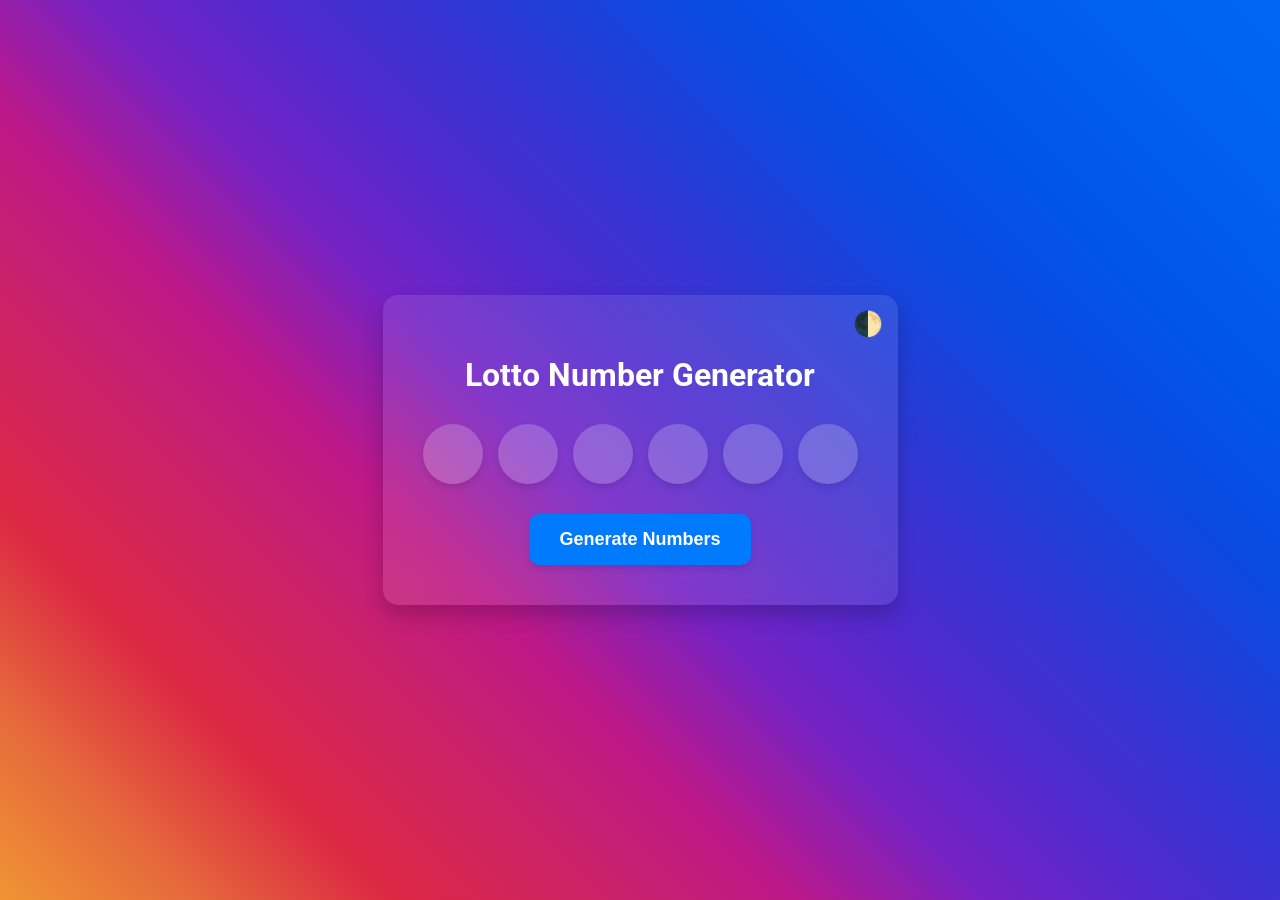
==== index.html @ aa11c8c2 "Add dark and light mode toggle" ====
<!DOCTYPE html>
<html lang="en">
<head>
    <meta charset="UTF-8">
    <meta name="viewport" content="width=device-width, initial-scale=1.0">
    <title>Lotto Number Generator</title>
    <link rel="stylesheet" href="style.css">
    <link href="https://fonts.googleapis.com/css2?family=Roboto:wght@400;700&display=swap" rel="stylesheet">
</head>
<body>
    <div class="container">
        <div class="theme-toggle">
            <button id="theme-btn" aria-label="Toggle dark/light mode">🌓</button>
        </div>
        <h1>Lotto Number Generator</h1>
        <div class="numbers-container">
            <div class="number-circle"></div>
            <div class="number-circle"></div>
            <div class="number-circle"></div>
            <div class="number-circle"></div>
            <div class="number-circle"></div>
            <div class="number-circle"></div>
        </div>
        <button id="generate-btn">Generate Numbers</button>
    </div>
    <script src="main.js"></script>
</body>
</html>
---- style.css ----
:root {
    --bg-gradient: linear-gradient(45deg, #f09433, #e6683c, #dc2743, #cc2366, #bc1888, #7522c5, #4c2bcf, #2a3ad5, #0a4ae1, #0056e9, #0060ef, #0066f2);
    --container-bg: rgba(255, 255, 255, 0.1);
    --text-color: white;
    --button-bg: #007bff;
    --button-hover: #0056b3;
    --circle-bg: rgba(255, 255, 255, 0.2);
}

[data-theme="light"] {
    --bg-gradient: linear-gradient(45deg, #fdfbfb 0%, #ebedee 100%);
    --container-bg: rgba(0, 0, 0, 0.05);
    --text-color: #333;
    --button-bg: #4a90e2;
    --button-hover: #357abd;
    --circle-bg: rgba(0, 0, 0, 0.1);
}

body {
    font-family: 'Roboto', sans-serif;
    display: flex;
    justify-content: center;
    align-items: center;
    height: 100vh;
    margin: 0;
    background: var(--bg-gradient);
    transition: background 0.5s ease;
}

.container {
    position: relative;
    text-align: center;
    background-color: var(--container-bg);
    padding: 40px;
    border-radius: 15px;
    box-shadow: 0 10px 20px rgba(0, 0, 0, 0.2);
    backdrop-filter: blur(10px);
    transition: background-color 0.5s ease;
}

.theme-toggle {
    position: absolute;
    top: 10px;
    right: 10px;
}

#theme-btn {
    background: none;
    border: none;
    font-size: 24px;
    cursor: pointer;
    padding: 5px;
    border-radius: 50%;
    transition: transform 0.3s ease;
}

#theme-btn:hover {
    transform: rotate(30deg);
}

h1 {
    color: var(--text-color);
    margin-bottom: 30px;
}

.numbers-container {
    display: flex;
    justify-content: center;
    gap: 15px;
    margin-bottom: 30px;
}

.number-circle {
    width: 60px;
    height: 60px;
    border-radius: 50%;
    display: flex;
    justify-content: center;
    align-items: center;
    font-size: 24px;
    font-weight: bold;
    color: white; /* Keep numbers white for contrast usually, or dynamic */
    background-color: var(--circle-bg);
    box-shadow: 0 4px 6px rgba(0, 0, 0, 0.1);
}

#generate-btn {
    padding: 15px 30px;
    font-size: 18px;
    font-weight: bold;
    color: white;
    background-color: var(--button-bg);
    border: none;
    border-radius: 10px;
    cursor: pointer;
    transition: background-color 0.3s, box-shadow 0.3s;
    box-shadow: 0 4px 6px rgba(0, 0, 0, 0.1);
}

#generate-btn:hover {
    background-color: var(--button-hover);
    box-shadow: 0 0 20px rgba(0, 123, 255, 0.7);
}
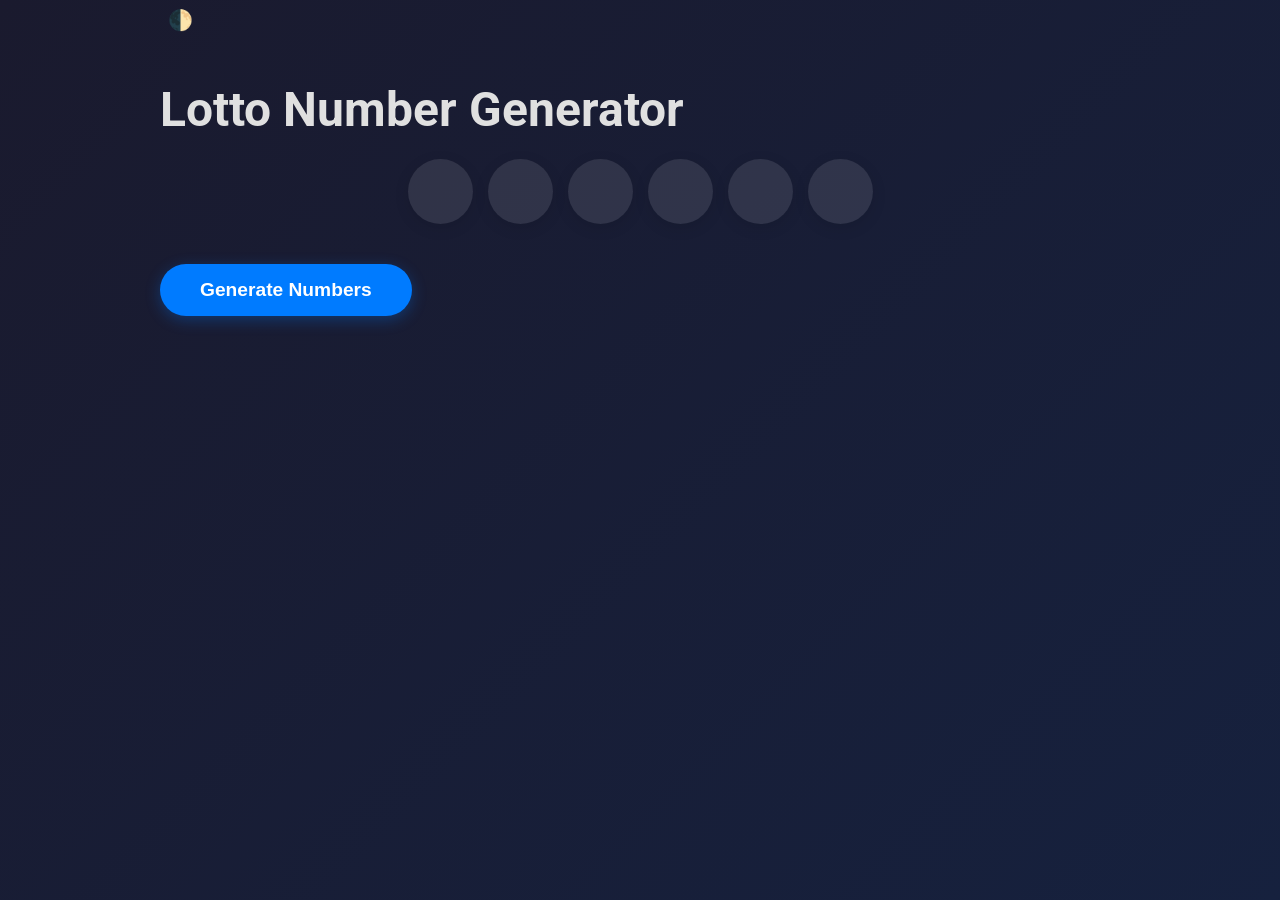
==== commit 0d7d84dc: "Add Google Analytics (gtag.js) to index.html" ====
--- a/index.html
+++ b/index.html
@@ -2,9 +2,21 @@
 <!DOCTYPE html>
 <html lang="en">
 <head>
+    <!-- Google tag (gtag.js) -->
+    <script async src="https://www.googletagmanager.com/gtag/js?id=G-DZVC2LMC1Z"></script>
+    <script>
+      window.dataLayer = window.dataLayer || [];
+      function gtag(){dataLayer.push(arguments);}
+      gtag('js', new Date());
+
+      gtag('config', 'G-DZVC2LMC1Z');
+    </script>
     <meta charset="UTF-8">
     <meta name="viewport" content="width=device-width, initial-scale=1.0">
     <title>Lotto Number Generator</title>
+    <meta name="google-adsense-account" content="ca-pub-3994488095397921">
+    <script async src="https://pagead2.googlesyndication.com/pagead/js/adsbygoogle.js?client=ca-pub-3994488095397921"
+     crossorigin="anonymous"></script>
     <link rel="stylesheet" href="style.css">
     <link href="https://fonts.googleapis.com/css2?family=Roboto:wght@400;700&display=swap" rel="stylesheet">
 </head>
--- a/style.css
+++ b/style.css
@@ -1,104 +1,234 @@
 
 :root {
-    --bg-gradient: linear-gradient(45deg, #f09433, #e6683c, #dc2743, #cc2366, #bc1888, #7522c5, #4c2bcf, #2a3ad5, #0a4ae1, #0056e9, #0060ef, #0066f2);
-    --container-bg: rgba(255, 255, 255, 0.1);
-    --text-color: white;
-    --button-bg: #007bff;
-    --button-hover: #0056b3;
-    --circle-bg: rgba(255, 255, 255, 0.2);
+    --bg-gradient: linear-gradient(135deg, #1a1a2e 0%, #16213e 100%);
+    --container-bg: rgba(255, 255, 255, 0.05);
+    --secondary-bg: rgba(0, 0, 0, 0.2);
+    --text-color: #e0e0e0;
+    --text-muted: #b0b0b0;
+    --accent-color: #007bff;
+    --accent-hover: #0056b3;
+    --circle-bg: rgba(255, 255, 255, 0.1);
+    --header-bg: rgba(26, 26, 46, 0.9);
 }
 
 [data-theme="light"] {
-    --bg-gradient: linear-gradient(45deg, #fdfbfb 0%, #ebedee 100%);
-    --container-bg: rgba(0, 0, 0, 0.05);
-    --text-color: #333;
-    --button-bg: #4a90e2;
-    --button-hover: #357abd;
-    --circle-bg: rgba(0, 0, 0, 0.1);
+    --bg-gradient: linear-gradient(135deg, #f8f9fa 0%, #e9ecef 100%);
+    --container-bg: white;
+    --secondary-bg: #f1f3f5;
+    --text-color: #212529;
+    --text-muted: #6c757d;
+    --accent-color: #007bff;
+    --accent-hover: #0056b3;
+    --circle-bg: #dee2e6;
+    --header-bg: rgba(255, 255, 255, 0.9);
+}
+
+* {
+    box-sizing: border-box;
+    scroll-behavior: smooth;
 }
 
 body {
     font-family: 'Roboto', sans-serif;
+    line-height: 1.6;
+    color: var(--text-color);
+    background: var(--bg-gradient);
+    margin: 0;
+    transition: background 0.3s ease, color 0.3s ease;
+    min-height: 100vh;
+}
+
+.container {
+    max-width: 1000px;
+    margin: 0 auto;
+    padding: 0 20px;
+}
+
+/* Header & Nav */
+header {
+    background: var(--header-bg);
+    backdrop-filter: blur(10px);
+    position: sticky;
+    top: 0;
+    z-index: 1000;
+    box-shadow: 0 2px 10px rgba(0,0,0,0.1);
+}
+
+nav {
+    display: flex;
+    justify-content: space-between;
+    align-items: center;
+    padding: 15px 20px;
+    max-width: 1200px;
+    margin: 0 auto;
+}
+
+.logo {
+    font-size: 24px;
+    font-weight: bold;
+    color: var(--accent-color);
+}
+
+nav ul {
+    display: flex;
+    list-style: none;
+    margin: 0;
+    padding: 0;
+}
+
+nav ul li {
+    margin: 0 15px;
+}
+
+nav ul li a {
+    text-decoration: none;
+    color: var(--text-color);
+    font-weight: 500;
+    transition: color 0.3s;
+}
+
+nav ul li a:hover {
+    color: var(--accent-color);
+}
+
+/* Hero Section */
+.hero-section {
+    padding: 80px 0;
+    text-align: center;
+}
+
+h1 {
+    font-size: 3rem;
+    margin-bottom: 10px;
+}
+
+.subtitle {
+    font-size: 1.2rem;
+    color: var(--text-muted);
+    margin-bottom: 40px;
+}
+
+/* Lotto Container */
+.numbers-container {
+    display: flex;
+    justify-content: center;
+    gap: 15px;
+    margin-bottom: 40px;
+    flex-wrap: wrap;
+}
+
+.number-circle {
+    width: 65px;
+    height: 65px;
+    border-radius: 50%;
     display: flex;
     justify-content: center;
     align-items: center;
-    height: 100vh;
-    margin: 0;
-    background: var(--bg-gradient);
-    transition: background 0.5s ease;
-}
-
-.container {
-    position: relative;
+    font-size: 1.5rem;
+    font-weight: bold;
+    color: white;
+    background-color: var(--circle-bg);
+    box-shadow: 0 4px 15px rgba(0, 0, 0, 0.1);
+    transition: transform 0.3s ease, background-color 0.3s ease;
+}
+
+.number-circle:hover {
+    transform: scale(1.1);
+}
+
+#generate-btn {
+    padding: 15px 40px;
+    font-size: 1.2rem;
+    font-weight: bold;
+    color: white;
+    background-color: var(--accent-color);
+    border: none;
+    border-radius: 30px;
+    cursor: pointer;
+    transition: background-color 0.3s, transform 0.2s, box-shadow 0.3s;
+    box-shadow: 0 4px 15px rgba(0, 123, 255, 0.3);
+}
+
+#generate-btn:hover {
+    background-color: var(--accent-hover);
+    transform: translateY(-2px);
+    box-shadow: 0 6px 20px rgba(0, 123, 255, 0.4);
+}
+
+/* Content Sections */
+.content-section {
+    padding: 60px 0;
+}
+
+.secondary-bg {
+    background-color: var(--secondary-bg);
+}
+
+.text-content {
+    max-width: 800px;
+}
+
+h2 {
+    font-size: 2rem;
+    margin-bottom: 20px;
+}
+
+.features-grid {
+    display: grid;
+    grid-template-columns: repeat(auto-fit, minmax(250px, 1fr));
+    gap: 30px;
+    margin-top: 40px;
+}
+
+.feature-card {
+    background: var(--container-bg);
+    padding: 30px;
+    border-radius: 15px;
+    box-shadow: 0 4px 15px rgba(0,0,0,0.05);
+}
+
+.feature-card h3 {
+    margin-top: 0;
+    color: var(--accent-color);
+}
+
+/* Footer */
+footer {
+    padding: 40px 0;
     text-align: center;
-    background-color: var(--container-bg);
-    padding: 40px;
-    border-radius: 15px;
-    box-shadow: 0 10px 20px rgba(0, 0, 0, 0.2);
-    backdrop-filter: blur(10px);
-    transition: background-color 0.5s ease;
-}
-
-.theme-toggle {
-    position: absolute;
-    top: 10px;
-    right: 10px;
-}
-
+    border-top: 1px solid var(--circle-bg);
+}
+
+.footer-links {
+    list-style: none;
+    padding: 0;
+    display: flex;
+    justify-content: center;
+    gap: 20px;
+    margin-top: 20px;
+}
+
+.footer-links a {
+    text-decoration: none;
+    color: var(--text-muted);
+}
+
+/* Theme Toggle */
 #theme-btn {
     background: none;
     border: none;
-    font-size: 24px;
+    font-size: 20px;
     cursor: pointer;
-    padding: 5px;
+    padding: 8px;
     border-radius: 50%;
-    transition: transform 0.3s ease;
+    transition: background 0.3s;
 }
 
 #theme-btn:hover {
-    transform: rotate(30deg);
-}
-
-h1 {
-    color: var(--text-color);
-    margin-bottom: 30px;
-}
-
-.numbers-container {
-    display: flex;
-    justify-content: center;
-    gap: 15px;
-    margin-bottom: 30px;
-}
-
-.number-circle {
-    width: 60px;
-    height: 60px;
-    border-radius: 50%;
-    display: flex;
-    justify-content: center;
-    align-items: center;
-    font-size: 24px;
-    font-weight: bold;
-    color: white; /* Keep numbers white for contrast usually, or dynamic */
-    background-color: var(--circle-bg);
-    box-shadow: 0 4px 6px rgba(0, 0, 0, 0.1);
-}
-
-#generate-btn {
-    padding: 15px 30px;
-    font-size: 18px;
-    font-weight: bold;
-    color: white;
-    background-color: var(--button-bg);
-    border: none;
-    border-radius: 10px;
-    cursor: pointer;
-    transition: background-color 0.3s, box-shadow 0.3s;
-    box-shadow: 0 4px 6px rgba(0, 0, 0, 0.1);
-}
-
-#generate-btn:hover {
-    background-color: var(--button-hover);
-    box-shadow: 0 0 20px rgba(0, 123, 255, 0.7);
-}
+    background: var(--circle-bg);
+}
+
+@media (max-width: 600px) {
+    h1 { font-size: 2rem; }
+    .number-circle { width: 50px; height: 50px; font-size: 1.2rem; }
+}
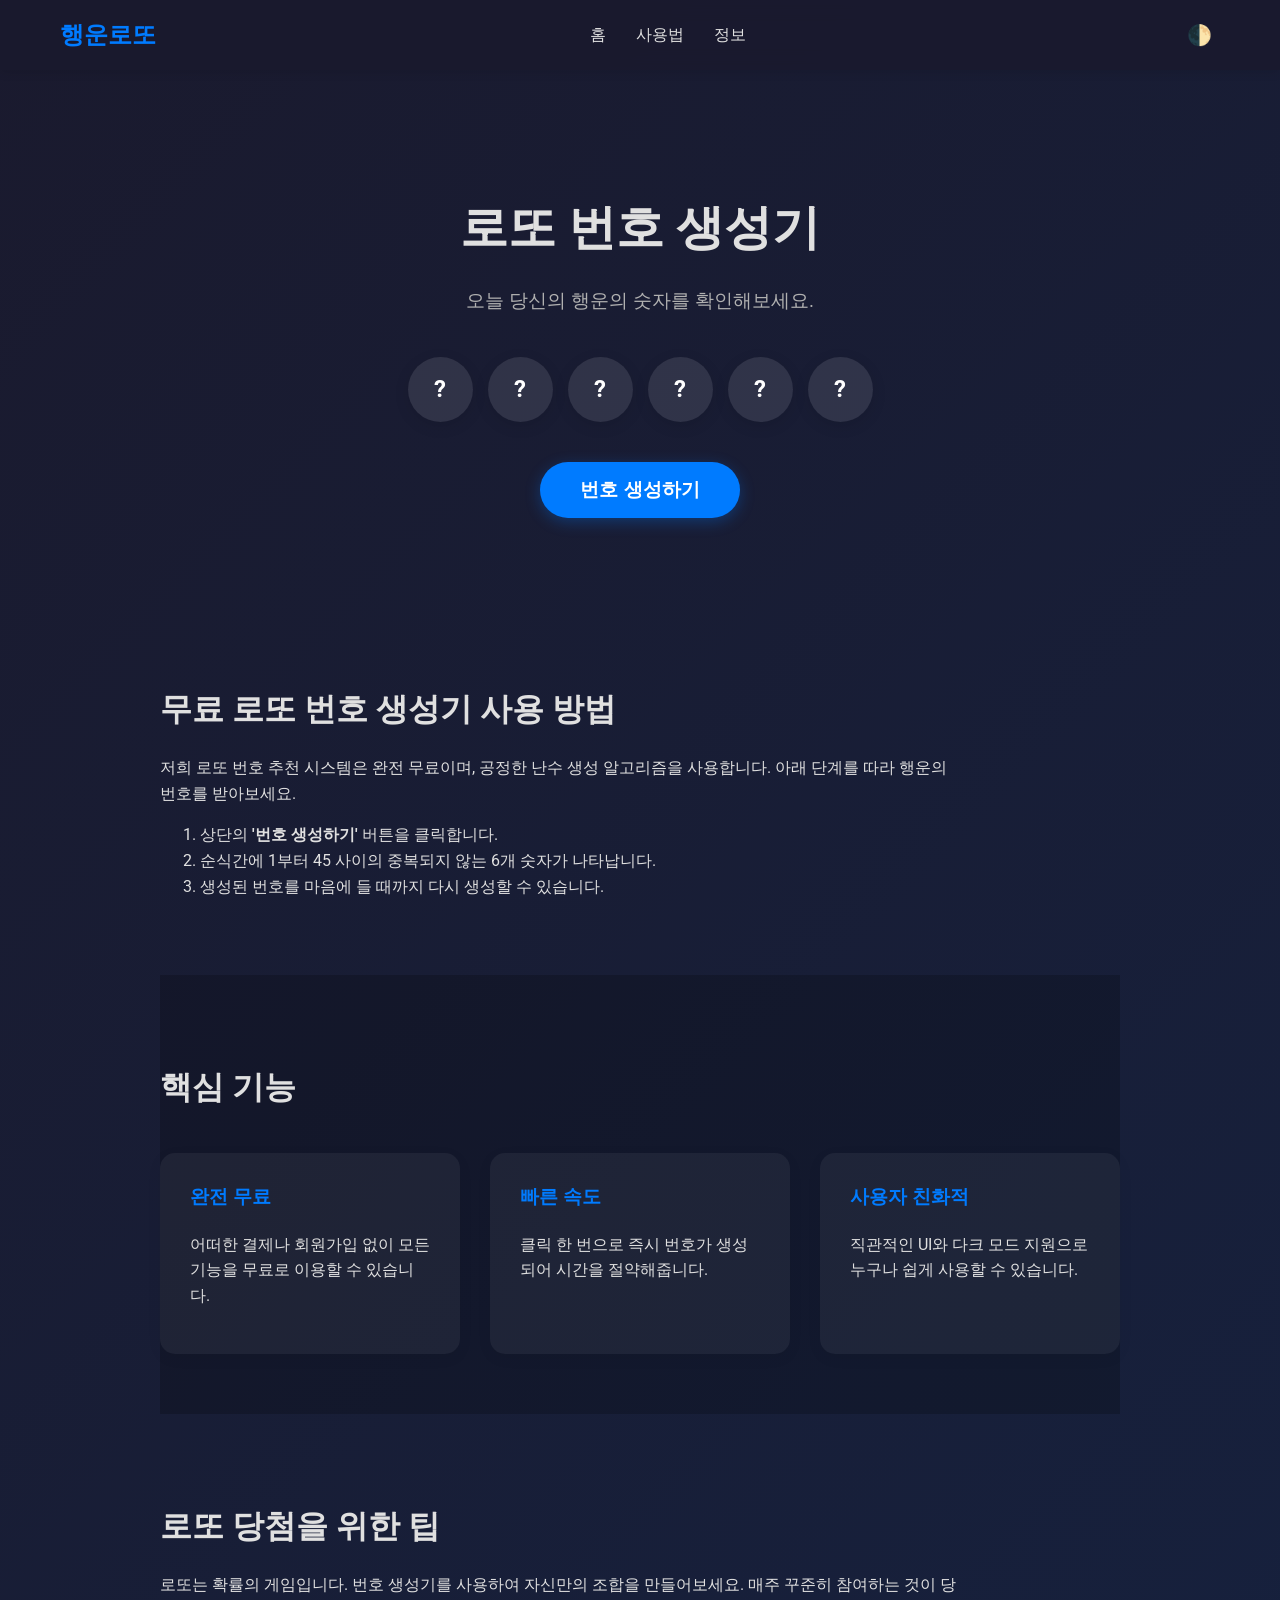
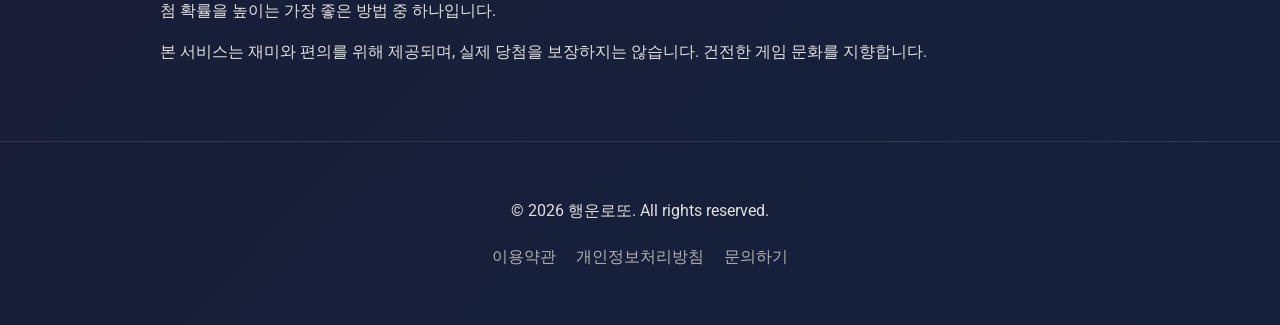
==== commit 57d76d84: "Optimize SEO for Google and Naver - Add meta tags (description, keywords, OG, Twitter) - Implement s" ====
--- a/index.html
+++ b/index.html
@@ -1,41 +1,154 @@
+
 
 <!DOCTYPE html>
-<html lang="en">
+<html lang="ko">
 <head>
+    <meta charset="UTF-8">
+    <meta name="viewport" content="width=device-width, initial-scale=1.0">
+    <title>로또 번호 생성기 - 무료 행운의 번호 추천 서비스</title>
+    <meta name="description" content="매주 당첨의 기회를 잡으세요! 과학적인 랜덤 알고리즘을 활용한 로또 번호 생성기입니다. 6개의 행운의 숫자를 무료로 확인하고 오늘 밤 주인공이 되어보세요.">
+    <meta name="keywords" content="로또 번호 생성기, 로또 당첨 번호, 무료 로또 번호, 로또 번호 추천, 행운의 숫자, lotto generator">
+    <link rel="canonical" href="https://lotto.example.com/">
+    
+    <!-- Open Graph / Facebook -->
+    <meta property="og:type" content="website">
+    <meta property="og:url" content="https://lotto.example.com/">
+    <meta property="og:title" content="로또 번호 생성기 - 오늘 당신의 행운을 확인하세요">
+    <meta property="og:description" content="무료로 6개의 행운의 로또 번호를 생성하세요. 간편하고 직관적인 사용법으로 당첨의 꿈에 한 걸음 더 다가가세요.">
+    <meta property="og:image" content="https://lotto.example.com/og-image.jpg">
+
+    <!-- Twitter -->
+    <meta property="twitter:card" content="summary_large_image">
+    <meta property="twitter:url" content="https://lotto.example.com/">
+    <meta property="twitter:title" content="로또 번호 생성기 - 오늘 당신의 행운을 확인하세요">
+    <meta property="twitter:description" content="무료로 6개의 행운의 로또 번호를 생성하세요.">
+    <meta property="twitter:image" content="https://lotto.example.com/og-image.jpg">
+
     <!-- Google tag (gtag.js) -->
     <script async src="https://www.googletagmanager.com/gtag/js?id=G-DZVC2LMC1Z"></script>
     <script>
       window.dataLayer = window.dataLayer || [];
       function gtag(){dataLayer.push(arguments);}
       gtag('js', new Date());
-
       gtag('config', 'G-DZVC2LMC1Z');
     </script>
-    <meta charset="UTF-8">
-    <meta name="viewport" content="width=device-width, initial-scale=1.0">
-    <title>Lotto Number Generator</title>
+    
+    <!-- Microsoft Clarity -->
+    <script type="text/javascript">
+        (function(c,l,a,r,i,t,y){
+            c[a]=c[a]||function(){(c[a].q=c[a].q||[]).push(arguments)};
+            t=l.createElement(r);t.async=1;t.src="https://www.clarity.ms/tag/"+i;
+            y=l.getElementsByTagName(r)[0];y.parentNode.insertBefore(t,y);
+        })(window, document, "clarity", "script", "ww6n7l0m50");
+    </script>
+
     <meta name="google-adsense-account" content="ca-pub-3994488095397921">
     <script async src="https://pagead2.googlesyndication.com/pagead/js/adsbygoogle.js?client=ca-pub-3994488095397921"
      crossorigin="anonymous"></script>
+    
     <link rel="stylesheet" href="style.css">
-    <link href="https://fonts.googleapis.com/css2?family=Roboto:wght@400;700&display=swap" rel="stylesheet">
+    <link href="https://fonts.googleapis.com/css2?family=Noto+Sans+KR:wght@400;700&family=Roboto:wght@400;700&display=swap" rel="stylesheet">
+
+    <!-- Structured Data (JSON-LD) -->
+    <script type="application/ld+json">
+    {
+      "@context": "https://schema.org",
+      "@type": "WebApplication",
+      "name": "로또 번호 생성기",
+      "url": "https://lotto.example.com/",
+      "description": "사용자에게 무작위로 로또 번호를 생성해주는 무료 웹 애플리케이션입니다.",
+      "applicationCategory": "Tool",
+      "operatingSystem": "All",
+      "offers": {
+        "@type": "Offer",
+        "price": "0",
+        "priceCurrency": "KRW"
+      }
+    }
+    </script>
 </head>
 <body>
-    <div class="container">
-        <div class="theme-toggle">
-            <button id="theme-btn" aria-label="Toggle dark/light mode">🌓</button>
+    <header>
+        <nav>
+            <div class="logo">행운로또</div>
+            <ul>
+                <li><a href="#home">홈</a></li>
+                <li><a href="#how-to">사용법</a></li>
+                <li><a href="#about">정보</a></li>
+            </ul>
+            <div class="theme-toggle">
+                <button id="theme-btn" aria-label="다크 모드 전환">🌓</button>
+            </div>
+        </nav>
+    </header>
+
+    <main class="container">
+        <section id="home" class="hero-section">
+            <h1>로또 번호 생성기</h1>
+            <p class="subtitle">오늘 당신의 행운의 숫자를 확인해보세요.</p>
+            
+            <div class="numbers-container">
+                <div class="number-circle">?</div>
+                <div class="number-circle">?</div>
+                <div class="number-circle">?</div>
+                <div class="number-circle">?</div>
+                <div class="number-circle">?</div>
+                <div class="number-circle">?</div>
+            </div>
+            <button id="generate-btn">번호 생성하기</button>
+        </section>
+
+        <section id="how-to" class="content-section">
+            <h2>무료 로또 번호 생성기 사용 방법</h2>
+            <div class="text-content">
+                <p>저희 로또 번호 추천 시스템은 완전 무료이며, 공정한 난수 생성 알고리즘을 사용합니다. 아래 단계를 따라 행운의 번호를 받아보세요.</p>
+                <ol>
+                    <li>상단의 <strong>'번호 생성하기'</strong> 버튼을 클릭합니다.</li>
+                    <li>순식간에 1부터 45 사이의 중복되지 않는 6개 숫자가 나타납니다.</li>
+                    <li>생성된 번호를 마음에 들 때까지 다시 생성할 수 있습니다.</li>
+                </ol>
+            </div>
+        </section>
+
+        <section id="features" class="content-section secondary-bg">
+            <h2>핵심 기능</h2>
+            <div class="features-grid">
+                <article class="feature-card">
+                    <h3>완전 무료</h3>
+                    <p>어떠한 결제나 회원가입 없이 모든 기능을 무료로 이용할 수 있습니다.</p>
+                </article>
+                <article class="feature-card">
+                    <h3>빠른 속도</h3>
+                    <p>클릭 한 번으로 즉시 번호가 생성되어 시간을 절약해줍니다.</p>
+                </article>
+                <article class="feature-card">
+                    <h3>사용자 친화적</h3>
+                    <p>직관적인 UI와 다크 모드 지원으로 누구나 쉽게 사용할 수 있습니다.</p>
+                </article>
+            </div>
+        </section>
+
+        <section id="about" class="content-section">
+            <h2>로또 당첨을 위한 팁</h2>
+            <div class="text-content">
+                <p>로또는 확률의 게임입니다. 번호 생성기를 사용하여 자신만의 조합을 만들어보세요. 매주 꾸준히 참여하는 것이 당첨 확률을 높이는 가장 좋은 방법 중 하나입니다.</p>
+                <p>본 서비스는 재미와 편의를 위해 제공되며, 실제 당첨을 보장하지는 않습니다. 건전한 게임 문화를 지향합니다.</p>
+            </div>
+        </section>
+    </main>
+
+    <footer>
+        <div class="container">
+            <p>&copy; 2026 행운로또. All rights reserved.</p>
+            <ul class="footer-links">
+                <li><a href="#">이용약관</a></li>
+                <li><a href="#">개인정보처리방침</a></li>
+                <li><a href="#">문의하기</a></li>
+            </ul>
         </div>
-        <h1>Lotto Number Generator</h1>
-        <div class="numbers-container">
-            <div class="number-circle"></div>
-            <div class="number-circle"></div>
-            <div class="number-circle"></div>
-            <div class="number-circle"></div>
-            <div class="number-circle"></div>
-            <div class="number-circle"></div>
-        </div>
-        <button id="generate-btn">Generate Numbers</button>
-    </div>
+    </footer>
+
     <script src="main.js"></script>
 </body>
 </html>
+
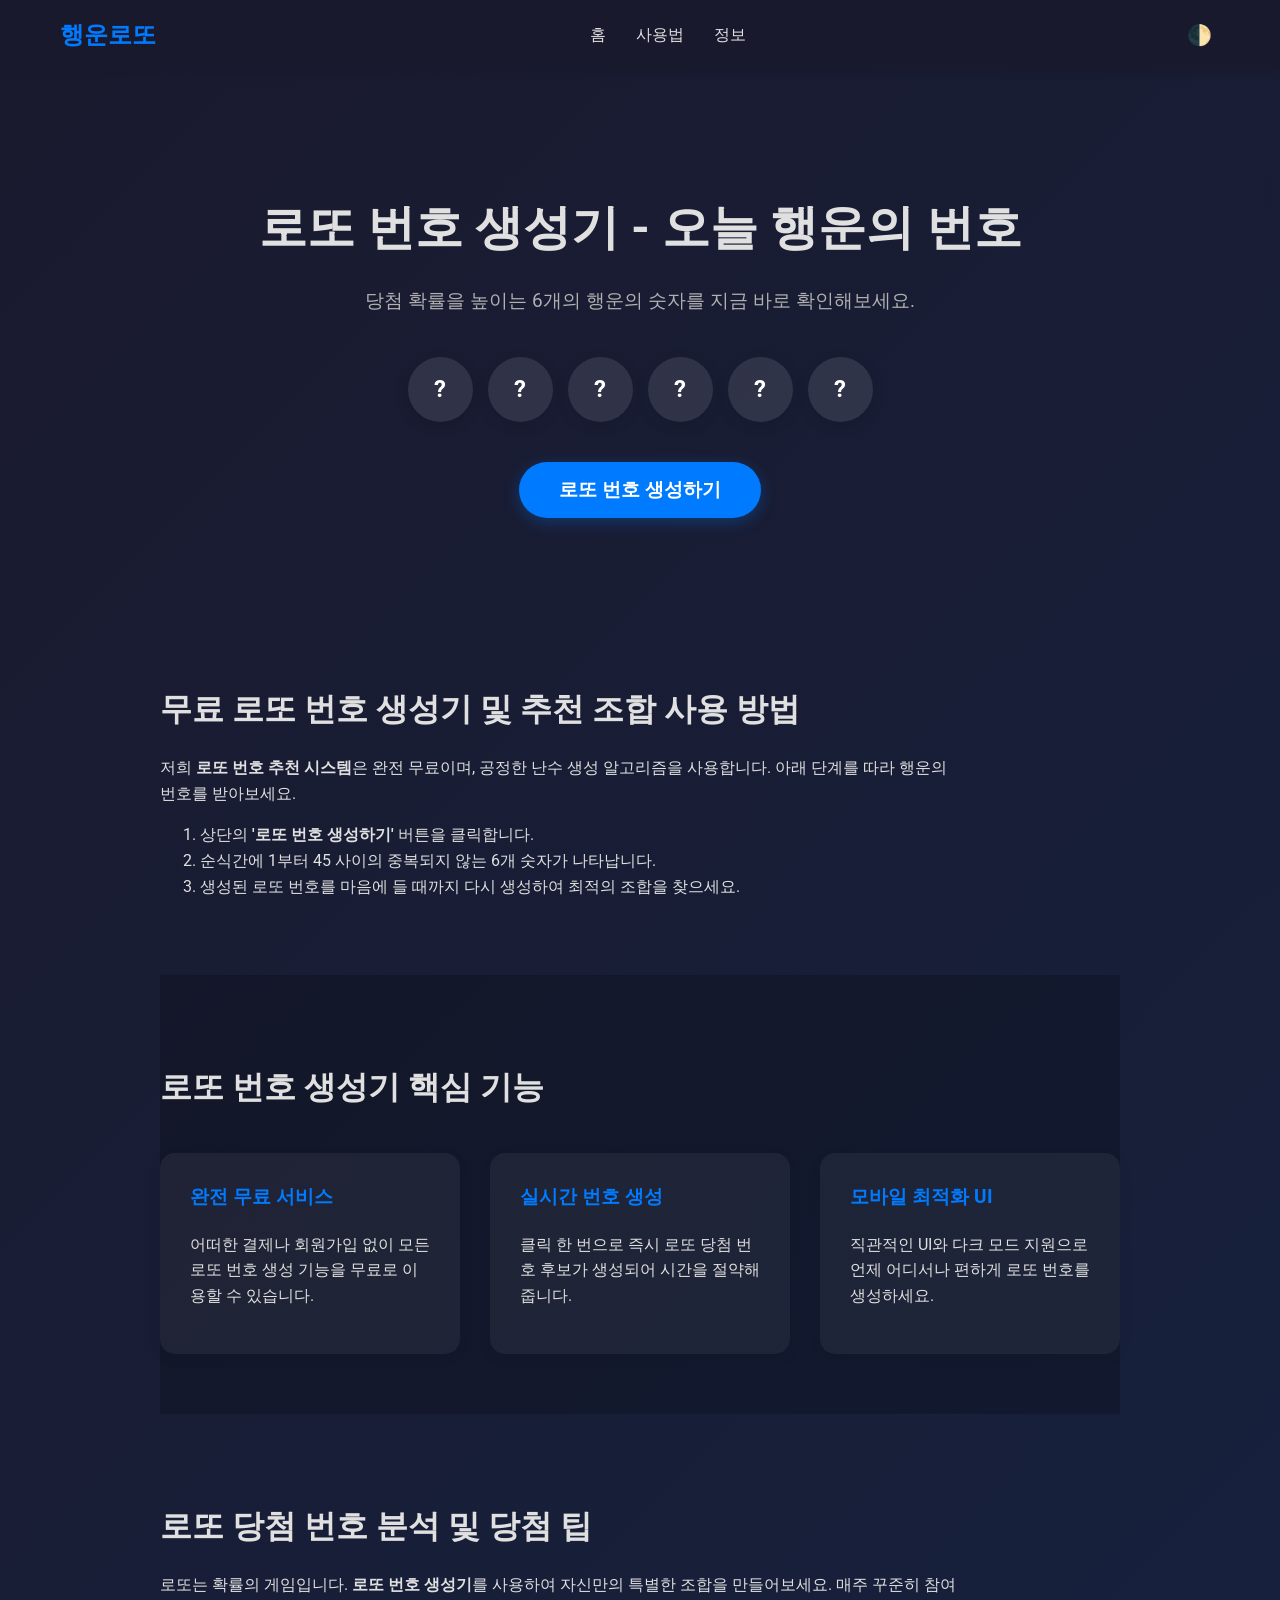
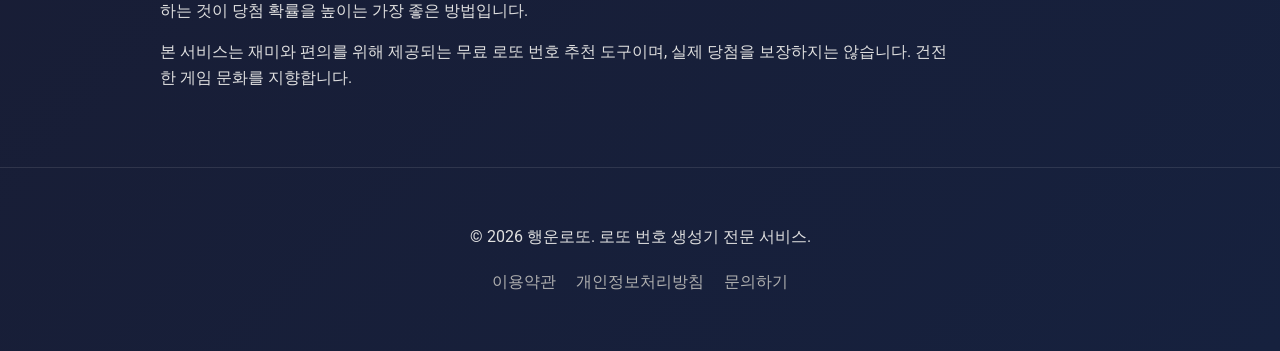
==== commit f97b4f2d: "Address advanced SEO and technical issues - Optimize keywords in title, description, and headings - " ====
--- a/index.html
+++ b/index.html
@@ -5,15 +5,25 @@
 <head>
     <meta charset="UTF-8">
     <meta name="viewport" content="width=device-width, initial-scale=1.0">
-    <title>로또 번호 생성기 - 무료 행운의 번호 추천 서비스</title>
-    <meta name="description" content="매주 당첨의 기회를 잡으세요! 과학적인 랜덤 알고리즘을 활용한 로또 번호 생성기입니다. 6개의 행운의 숫자를 무료로 확인하고 오늘 밤 주인공이 되어보세요.">
-    <meta name="keywords" content="로또 번호 생성기, 로또 당첨 번호, 무료 로또 번호, 로또 번호 추천, 행운의 숫자, lotto generator">
+    <title>로또 번호 생성기 - 무료 행운의 로또 당첨 번호 추천 조합</title>
+    <meta name="description" content="매주 로또 당첨의 기회를 잡으세요! 가장 정확하고 빠른 로또 번호 생성기입니다. 6개의 행운의 숫자를 무료로 확인하고 오늘 밤 주인공이 되어보세요.">
+    <meta name="keywords" content="로또 번호 생성기, 로또 당첨 번호, 무료 로또 번호 생성, 로또 번호 추천, 행운의 숫자 조합, 로또 1등 번호, lotto number generator">
     <link rel="canonical" href="https://lotto.example.com/">
     
+    <!-- Favicon -->
+    <link rel="icon" href="data:image/svg+xml,<svg xmlns=%22http://www.w3.org/2000/svg%22 viewBox=%220 0 100 100%22><text y=%22.9em%22 font-size=%2290%22>🍀</text></svg>">
+    
+    <!-- Preload Critical Fonts -->
+    <link rel="preconnect" href="https://fonts.googleapis.com">
+    <link rel="preconnect" href="https://fonts.gstatic.com" crossorigin>
+    <link rel="preload" as="style" href="https://fonts.googleapis.com/css2?family=Noto+Sans+KR:wght@400;700&family=Roboto:wght@400;700&display=swap">
+    <link rel="stylesheet" href="https://fonts.googleapis.com/css2?family=Noto+Sans+KR:wght@400;700&family=Roboto:wght@400;700&display=swap" media="print" onload="this.media='all'">
+    <noscript><link rel="stylesheet" href="https://fonts.googleapis.com/css2?family=Noto+Sans+KR:wght@400;700&family=Roboto:wght@400;700&display=swap"></noscript>
+
     <!-- Open Graph / Facebook -->
     <meta property="og:type" content="website">
     <meta property="og:url" content="https://lotto.example.com/">
-    <meta property="og:title" content="로또 번호 생성기 - 오늘 당신의 행운을 확인하세요">
+    <meta property="og:title" content="로또 번호 생성기 - 오늘 당신의 행운의 숫자를 확인하세요">
     <meta property="og:description" content="무료로 6개의 행운의 로또 번호를 생성하세요. 간편하고 직관적인 사용법으로 당첨의 꿈에 한 걸음 더 다가가세요.">
     <meta property="og:image" content="https://lotto.example.com/og-image.jpg">
 
@@ -47,7 +57,6 @@
      crossorigin="anonymous"></script>
     
     <link rel="stylesheet" href="style.css">
-    <link href="https://fonts.googleapis.com/css2?family=Noto+Sans+KR:wght@400;700&family=Roboto:wght@400;700&display=swap" rel="stylesheet">
 
     <!-- Structured Data (JSON-LD) -->
     <script type="application/ld+json">
@@ -84,8 +93,8 @@
 
     <main class="container">
         <section id="home" class="hero-section">
-            <h1>로또 번호 생성기</h1>
-            <p class="subtitle">오늘 당신의 행운의 숫자를 확인해보세요.</p>
+            <h1>로또 번호 생성기 - 오늘 행운의 번호</h1>
+            <p class="subtitle">당첨 확률을 높이는 6개의 행운의 숫자를 지금 바로 확인해보세요.</p>
             
             <div class="numbers-container">
                 <div class="number-circle">?</div>
@@ -95,51 +104,51 @@
                 <div class="number-circle">?</div>
                 <div class="number-circle">?</div>
             </div>
-            <button id="generate-btn">번호 생성하기</button>
+            <button id="generate-btn">로또 번호 생성하기</button>
         </section>
 
         <section id="how-to" class="content-section">
-            <h2>무료 로또 번호 생성기 사용 방법</h2>
+            <h2>무료 로또 번호 생성기 및 추천 조합 사용 방법</h2>
             <div class="text-content">
-                <p>저희 로또 번호 추천 시스템은 완전 무료이며, 공정한 난수 생성 알고리즘을 사용합니다. 아래 단계를 따라 행운의 번호를 받아보세요.</p>
+                <p>저희 <strong>로또 번호 추천 시스템</strong>은 완전 무료이며, 공정한 난수 생성 알고리즘을 사용합니다. 아래 단계를 따라 행운의 번호를 받아보세요.</p>
                 <ol>
-                    <li>상단의 <strong>'번호 생성하기'</strong> 버튼을 클릭합니다.</li>
+                    <li>상단의 <strong>'로또 번호 생성하기'</strong> 버튼을 클릭합니다.</li>
                     <li>순식간에 1부터 45 사이의 중복되지 않는 6개 숫자가 나타납니다.</li>
-                    <li>생성된 번호를 마음에 들 때까지 다시 생성할 수 있습니다.</li>
+                    <li>생성된 로또 번호를 마음에 들 때까지 다시 생성하여 최적의 조합을 찾으세요.</li>
                 </ol>
             </div>
         </section>
 
         <section id="features" class="content-section secondary-bg">
-            <h2>핵심 기능</h2>
+            <h2>로또 번호 생성기 핵심 기능</h2>
             <div class="features-grid">
                 <article class="feature-card">
-                    <h3>완전 무료</h3>
-                    <p>어떠한 결제나 회원가입 없이 모든 기능을 무료로 이용할 수 있습니다.</p>
+                    <h3>완전 무료 서비스</h3>
+                    <p>어떠한 결제나 회원가입 없이 모든 로또 번호 생성 기능을 무료로 이용할 수 있습니다.</p>
                 </article>
                 <article class="feature-card">
-                    <h3>빠른 속도</h3>
-                    <p>클릭 한 번으로 즉시 번호가 생성되어 시간을 절약해줍니다.</p>
+                    <h3>실시간 번호 생성</h3>
+                    <p>클릭 한 번으로 즉시 로또 당첨 번호 후보가 생성되어 시간을 절약해줍니다.</p>
                 </article>
                 <article class="feature-card">
-                    <h3>사용자 친화적</h3>
-                    <p>직관적인 UI와 다크 모드 지원으로 누구나 쉽게 사용할 수 있습니다.</p>
+                    <h3>모바일 최적화 UI</h3>
+                    <p>직관적인 UI와 다크 모드 지원으로 언제 어디서나 편하게 로또 번호를 생성하세요.</p>
                 </article>
             </div>
         </section>
 
         <section id="about" class="content-section">
-            <h2>로또 당첨을 위한 팁</h2>
+            <h2>로또 당첨 번호 분석 및 당첨 팁</h2>
             <div class="text-content">
-                <p>로또는 확률의 게임입니다. 번호 생성기를 사용하여 자신만의 조합을 만들어보세요. 매주 꾸준히 참여하는 것이 당첨 확률을 높이는 가장 좋은 방법 중 하나입니다.</p>
-                <p>본 서비스는 재미와 편의를 위해 제공되며, 실제 당첨을 보장하지는 않습니다. 건전한 게임 문화를 지향합니다.</p>
+                <p>로또는 확률의 게임입니다. <strong>로또 번호 생성기</strong>를 사용하여 자신만의 특별한 조합을 만들어보세요. 매주 꾸준히 참여하는 것이 당첨 확률을 높이는 가장 좋은 방법입니다.</p>
+                <p>본 서비스는 재미와 편의를 위해 제공되는 무료 로또 번호 추천 도구이며, 실제 당첨을 보장하지는 않습니다. 건전한 게임 문화를 지향합니다.</p>
             </div>
         </section>
     </main>
 
     <footer>
         <div class="container">
-            <p>&copy; 2026 행운로또. All rights reserved.</p>
+            <p>&copy; 2026 행운로또. 로또 번호 생성기 전문 서비스.</p>
             <ul class="footer-links">
                 <li><a href="#">이용약관</a></li>
                 <li><a href="#">개인정보처리방침</a></li>
@@ -148,7 +157,8 @@
         </div>
     </footer>
 
-    <script src="main.js"></script>
+    <script src="main.js" defer></script>
 </body>
 </html>
 
+
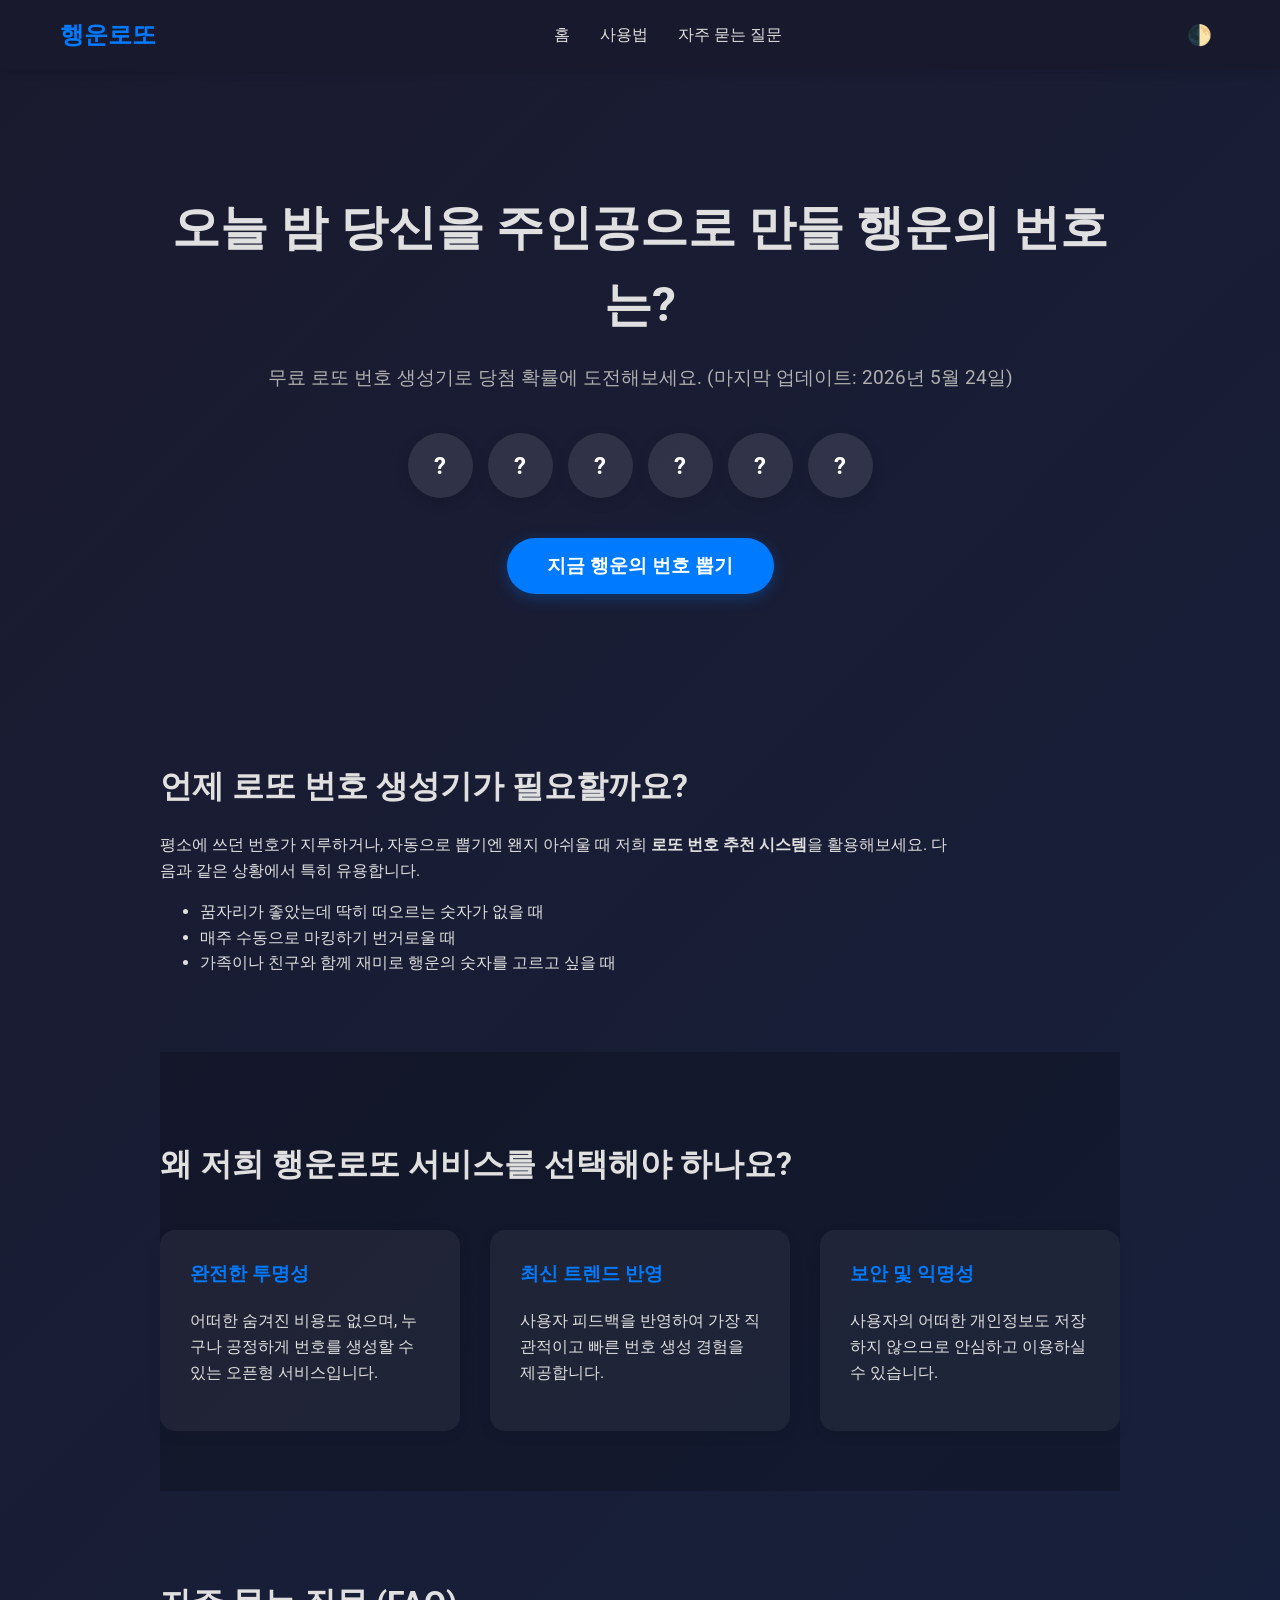
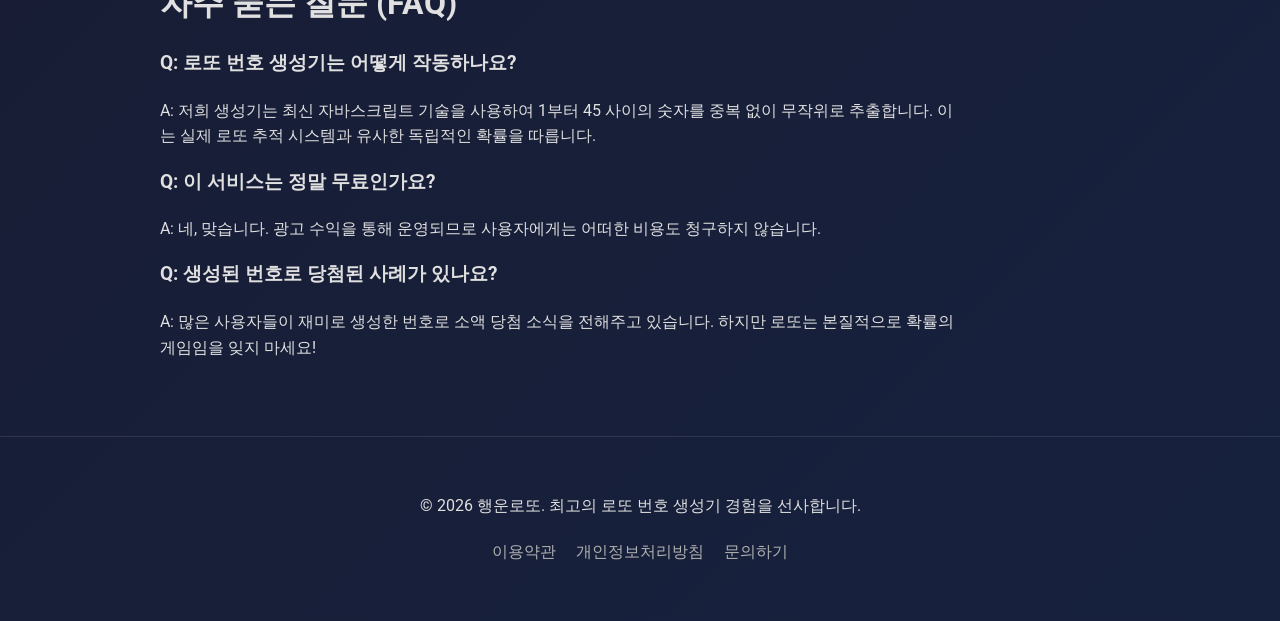
==== commit bf077597: "Implement GEO (Generative Engine Optimization) based on Toss Payments guide - Add conversational FAQ" ====
--- a/index.html
+++ b/index.html
@@ -60,20 +60,52 @@
 
     <!-- Structured Data (JSON-LD) -->
     <script type="application/ld+json">
-    {
-      "@context": "https://schema.org",
-      "@type": "WebApplication",
-      "name": "로또 번호 생성기",
-      "url": "https://lotto.example.com/",
-      "description": "사용자에게 무작위로 로또 번호를 생성해주는 무료 웹 애플리케이션입니다.",
-      "applicationCategory": "Tool",
-      "operatingSystem": "All",
-      "offers": {
-        "@type": "Offer",
-        "price": "0",
-        "priceCurrency": "KRW"
+    [
+      {
+        "@context": "https://schema.org",
+        "@type": "WebApplication",
+        "name": "로또 번호 생성기",
+        "url": "https://lotto.example.com/",
+        "description": "사용자에게 무작위로 로또 번호를 생성해주는 무료 웹 애플리케이션입니다.",
+        "applicationCategory": "Tool",
+        "operatingSystem": "All",
+        "offers": {
+          "@type": "Offer",
+          "price": "0",
+          "priceCurrency": "KRW"
+        }
+      },
+      {
+        "@context": "https://schema.org",
+        "@type": "FAQPage",
+        "mainEntity": [
+          {
+            "@type": "Question",
+            "name": "로또 번호 생성기는 어떻게 작동하나요?",
+            "acceptedAnswer": {
+              "@type": "Answer",
+              "text": "저희 생성기는 자바스크립트의 난수 생성 알고리즘을 사용하여 1부터 45 사이의 숫자 중 중복되지 않는 6개를 무작위로 추출합니다."
+            }
+          },
+          {
+            "@type": "Question",
+            "name": "이 서비스를 이용하는 데 비용이 드나요?",
+            "acceptedAnswer": {
+              "@type": "Answer",
+              "text": "아니요, 저희 로또 번호 생성 서비스는 100% 무료이며 회원가입 없이도 누구나 무제한으로 이용하실 수 있습니다."
+            }
+          },
+          {
+            "@type": "Question",
+            "name": "생성된 번호가 실제로 당첨될 확률은 얼마나 되나요?",
+            "acceptedAnswer": {
+              "@type": "Answer",
+              "text": "로또 1등 당첨 확률은 약 814만 분의 1로 매우 낮습니다. 생성기는 무작위 추출 도구일 뿐 당첨을 보장하지 않으므로 재미로 즐겨주시기 바랍니다."
+            }
+          }
+        ]
       }
-    }
+    ]
     </script>
 </head>
 <body>
@@ -83,7 +115,7 @@
             <ul>
                 <li><a href="#home">홈</a></li>
                 <li><a href="#how-to">사용법</a></li>
-                <li><a href="#about">정보</a></li>
+                <li><a href="#faq">자주 묻는 질문</a></li>
             </ul>
             <div class="theme-toggle">
                 <button id="theme-btn" aria-label="다크 모드 전환">🌓</button>
@@ -93,8 +125,8 @@
 
     <main class="container">
         <section id="home" class="hero-section">
-            <h1>로또 번호 생성기 - 오늘 행운의 번호</h1>
-            <p class="subtitle">당첨 확률을 높이는 6개의 행운의 숫자를 지금 바로 확인해보세요.</p>
+            <h1>오늘 밤 당신을 주인공으로 만들 행운의 번호는?</h1>
+            <p class="subtitle">무료 로또 번호 생성기로 당첨 확률에 도전해보세요. (마지막 업데이트: 2026년 5월 24일)</p>
             
             <div class="numbers-container">
                 <div class="number-circle">?</div>
@@ -104,51 +136,61 @@
                 <div class="number-circle">?</div>
                 <div class="number-circle">?</div>
             </div>
-            <button id="generate-btn">로또 번호 생성하기</button>
+            <button id="generate-btn">지금 행운의 번호 뽑기</button>
         </section>
 
         <section id="how-to" class="content-section">
-            <h2>무료 로또 번호 생성기 및 추천 조합 사용 방법</h2>
+            <h2>언제 로또 번호 생성기가 필요할까요?</h2>
             <div class="text-content">
-                <p>저희 <strong>로또 번호 추천 시스템</strong>은 완전 무료이며, 공정한 난수 생성 알고리즘을 사용합니다. 아래 단계를 따라 행운의 번호를 받아보세요.</p>
-                <ol>
-                    <li>상단의 <strong>'로또 번호 생성하기'</strong> 버튼을 클릭합니다.</li>
-                    <li>순식간에 1부터 45 사이의 중복되지 않는 6개 숫자가 나타납니다.</li>
-                    <li>생성된 로또 번호를 마음에 들 때까지 다시 생성하여 최적의 조합을 찾으세요.</li>
-                </ol>
+                <p>평소에 쓰던 번호가 지루하거나, 자동으로 뽑기엔 왠지 아쉬울 때 저희 <strong>로또 번호 추천 시스템</strong>을 활용해보세요. 다음과 같은 상황에서 특히 유용합니다.</p>
+                <ul>
+                    <li>꿈자리가 좋았는데 딱히 떠오르는 숫자가 없을 때</li>
+                    <li>매주 수동으로 마킹하기 번거로울 때</li>
+                    <li>가족이나 친구와 함께 재미로 행운의 숫자를 고르고 싶을 때</li>
+                </ul>
             </div>
         </section>
 
         <section id="features" class="content-section secondary-bg">
-            <h2>로또 번호 생성기 핵심 기능</h2>
+            <h2>왜 저희 행운로또 서비스를 선택해야 하나요?</h2>
             <div class="features-grid">
                 <article class="feature-card">
-                    <h3>완전 무료 서비스</h3>
-                    <p>어떠한 결제나 회원가입 없이 모든 로또 번호 생성 기능을 무료로 이용할 수 있습니다.</p>
+                    <h3>완전한 투명성</h3>
+                    <p>어떠한 숨겨진 비용도 없으며, 누구나 공정하게 번호를 생성할 수 있는 오픈형 서비스입니다.</p>
                 </article>
                 <article class="feature-card">
-                    <h3>실시간 번호 생성</h3>
-                    <p>클릭 한 번으로 즉시 로또 당첨 번호 후보가 생성되어 시간을 절약해줍니다.</p>
+                    <h3>최신 트렌드 반영</h3>
+                    <p>사용자 피드백을 반영하여 가장 직관적이고 빠른 번호 생성 경험을 제공합니다.</p>
                 </article>
                 <article class="feature-card">
-                    <h3>모바일 최적화 UI</h3>
-                    <p>직관적인 UI와 다크 모드 지원으로 언제 어디서나 편하게 로또 번호를 생성하세요.</p>
+                    <h3>보안 및 익명성</h3>
+                    <p>사용자의 어떠한 개인정보도 저장하지 않으므로 안심하고 이용하실 수 있습니다.</p>
                 </article>
             </div>
         </section>
 
-        <section id="about" class="content-section">
-            <h2>로또 당첨 번호 분석 및 당첨 팁</h2>
+        <section id="faq" class="content-section">
+            <h2>자주 묻는 질문 (FAQ)</h2>
             <div class="text-content">
-                <p>로또는 확률의 게임입니다. <strong>로또 번호 생성기</strong>를 사용하여 자신만의 특별한 조합을 만들어보세요. 매주 꾸준히 참여하는 것이 당첨 확률을 높이는 가장 좋은 방법입니다.</p>
-                <p>본 서비스는 재미와 편의를 위해 제공되는 무료 로또 번호 추천 도구이며, 실제 당첨을 보장하지는 않습니다. 건전한 게임 문화를 지향합니다.</p>
+                <div class="faq-item">
+                    <h3>Q: 로또 번호 생성기는 어떻게 작동하나요?</h3>
+                    <p>A: 저희 생성기는 최신 자바스크립트 기술을 사용하여 1부터 45 사이의 숫자를 중복 없이 무작위로 추출합니다. 이는 실제 로또 추적 시스템과 유사한 독립적인 확률을 따릅니다.</p>
+                </div>
+                <div class="faq-item">
+                    <h3>Q: 이 서비스는 정말 무료인가요?</h3>
+                    <p>A: 네, 맞습니다. 광고 수익을 통해 운영되므로 사용자에게는 어떠한 비용도 청구하지 않습니다.</p>
+                </div>
+                <div class="faq-item">
+                    <h3>Q: 생성된 번호로 당첨된 사례가 있나요?</h3>
+                    <p>A: 많은 사용자들이 재미로 생성한 번호로 소액 당첨 소식을 전해주고 있습니다. 하지만 로또는 본질적으로 확률의 게임임을 잊지 마세요!</p>
+                </div>
             </div>
         </section>
     </main>
 
     <footer>
         <div class="container">
-            <p>&copy; 2026 행운로또. 로또 번호 생성기 전문 서비스.</p>
+            <p>&copy; 2026 행운로또. 최고의 로또 번호 생성기 경험을 선사합니다.</p>
             <ul class="footer-links">
                 <li><a href="#">이용약관</a></li>
                 <li><a href="#">개인정보처리방침</a></li>
@@ -162,3 +204,4 @@
 </html>
 
 
+
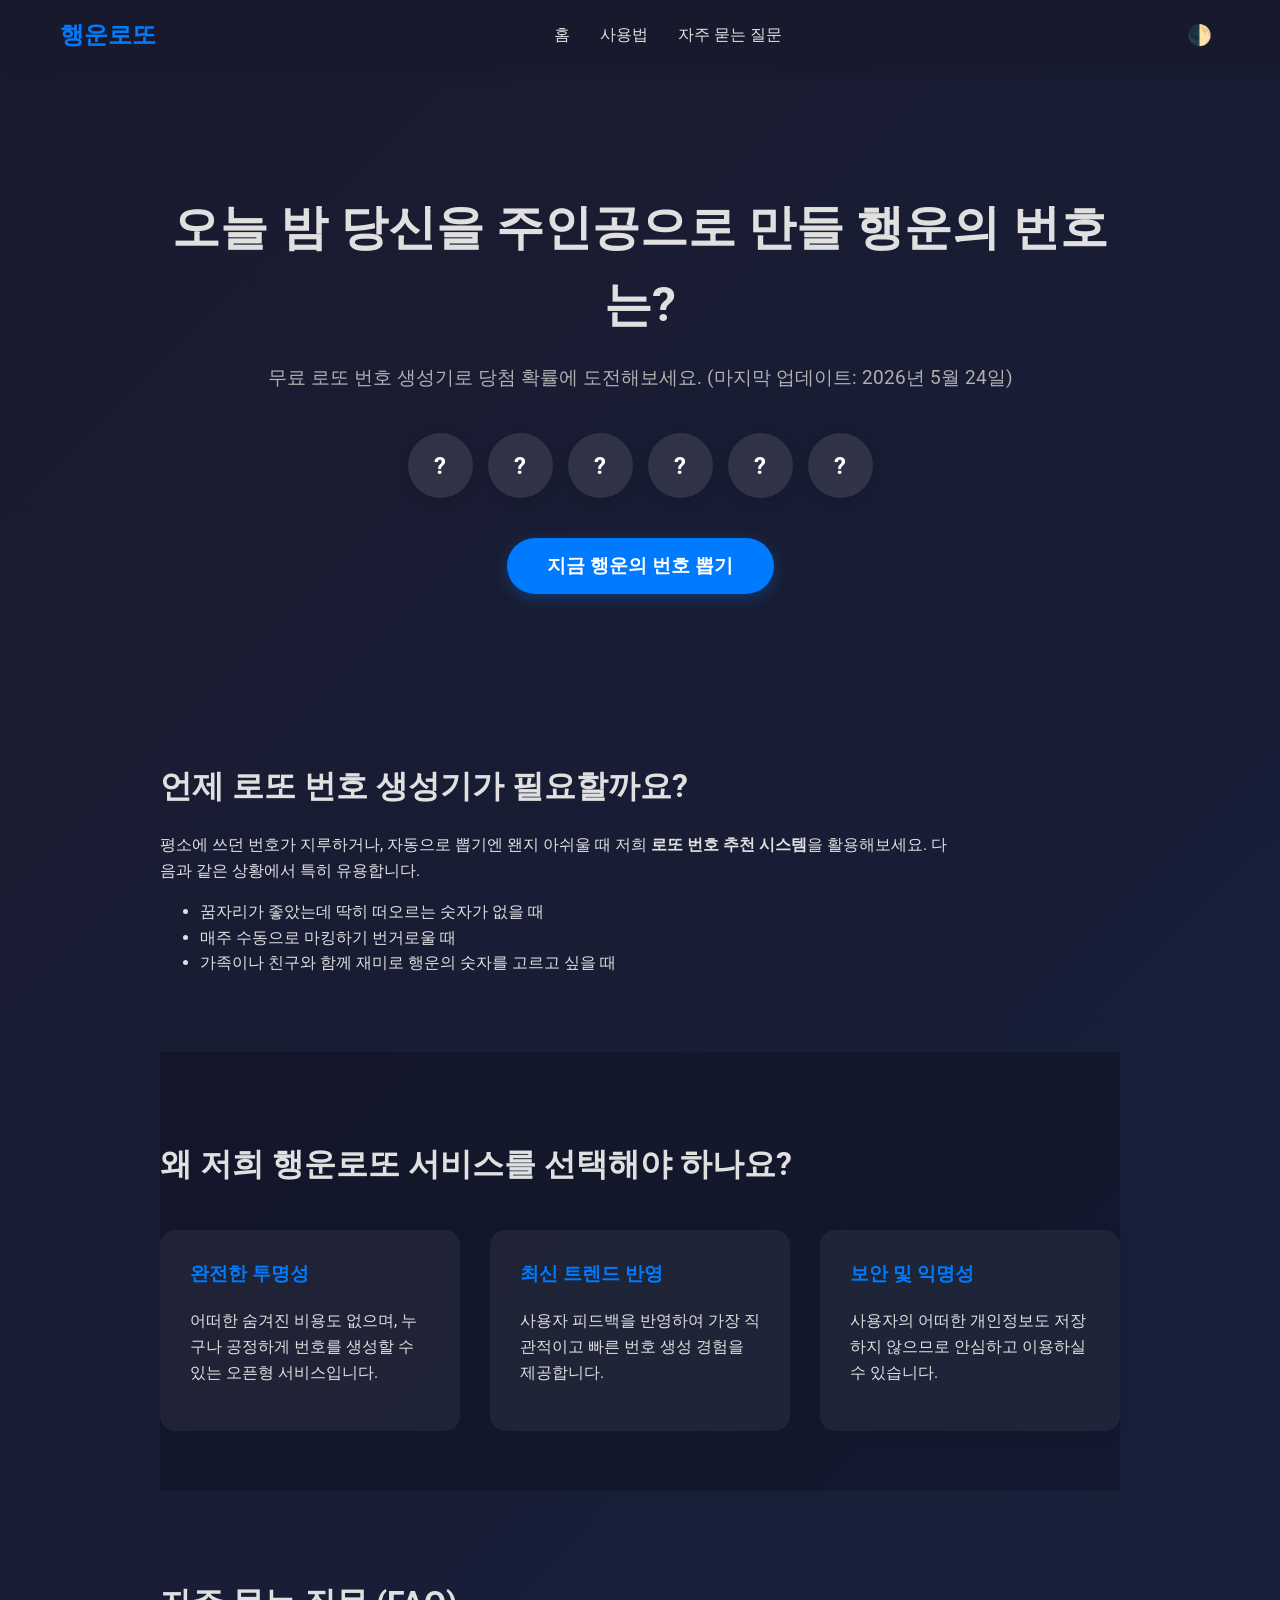
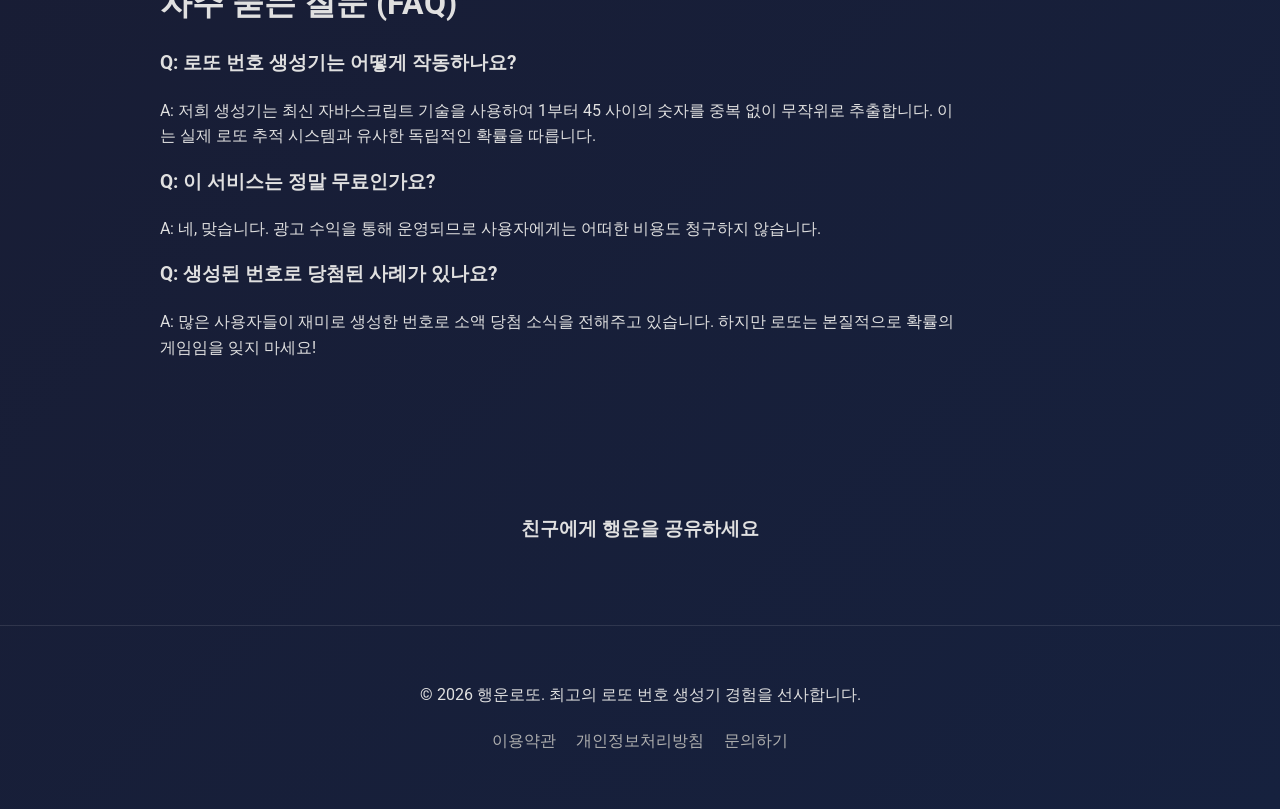
==== commit 6c1d4bea: "Add AddToAny social sharing buttons" ====
--- a/index.html
+++ b/index.html
@@ -186,6 +186,25 @@
                 </div>
             </div>
         </section>
+
+        <section class="content-section">
+            <div class="container" style="text-align: center;">
+                <h3>친구에게 행운을 공유하세요</h3>
+                <!-- AddToAny BEGIN -->
+                <div class="a2a_kit a2a_kit_size_32 a2a_default_style" style="display: flex; justify-content: center; gap: 10px; margin-top: 20px;">
+                <a class="a2a_dd" href="https://www.addtoany.com/share"></a>
+                <a class="a2a_button_facebook"></a>
+                <a class="a2a_button_mastodon"></a>
+                <a class="a2a_button_email"></a>
+                <a class="a2a_button_x"></a>
+                <a class="a2a_button_threads"></a>
+                <a class="a2a_button_sms"></a>
+                <a class="a2a_button_whatsapp"></a>
+                </div>
+                <script defer src="https://static.addtoany.com/menu/page.js"></script>
+                <!-- AddToAny END -->
+            </div>
+        </section>
     </main>
 
     <footer>
@@ -202,6 +221,3 @@
     <script src="main.js" defer></script>
 </body>
 </html>
-
-
-
